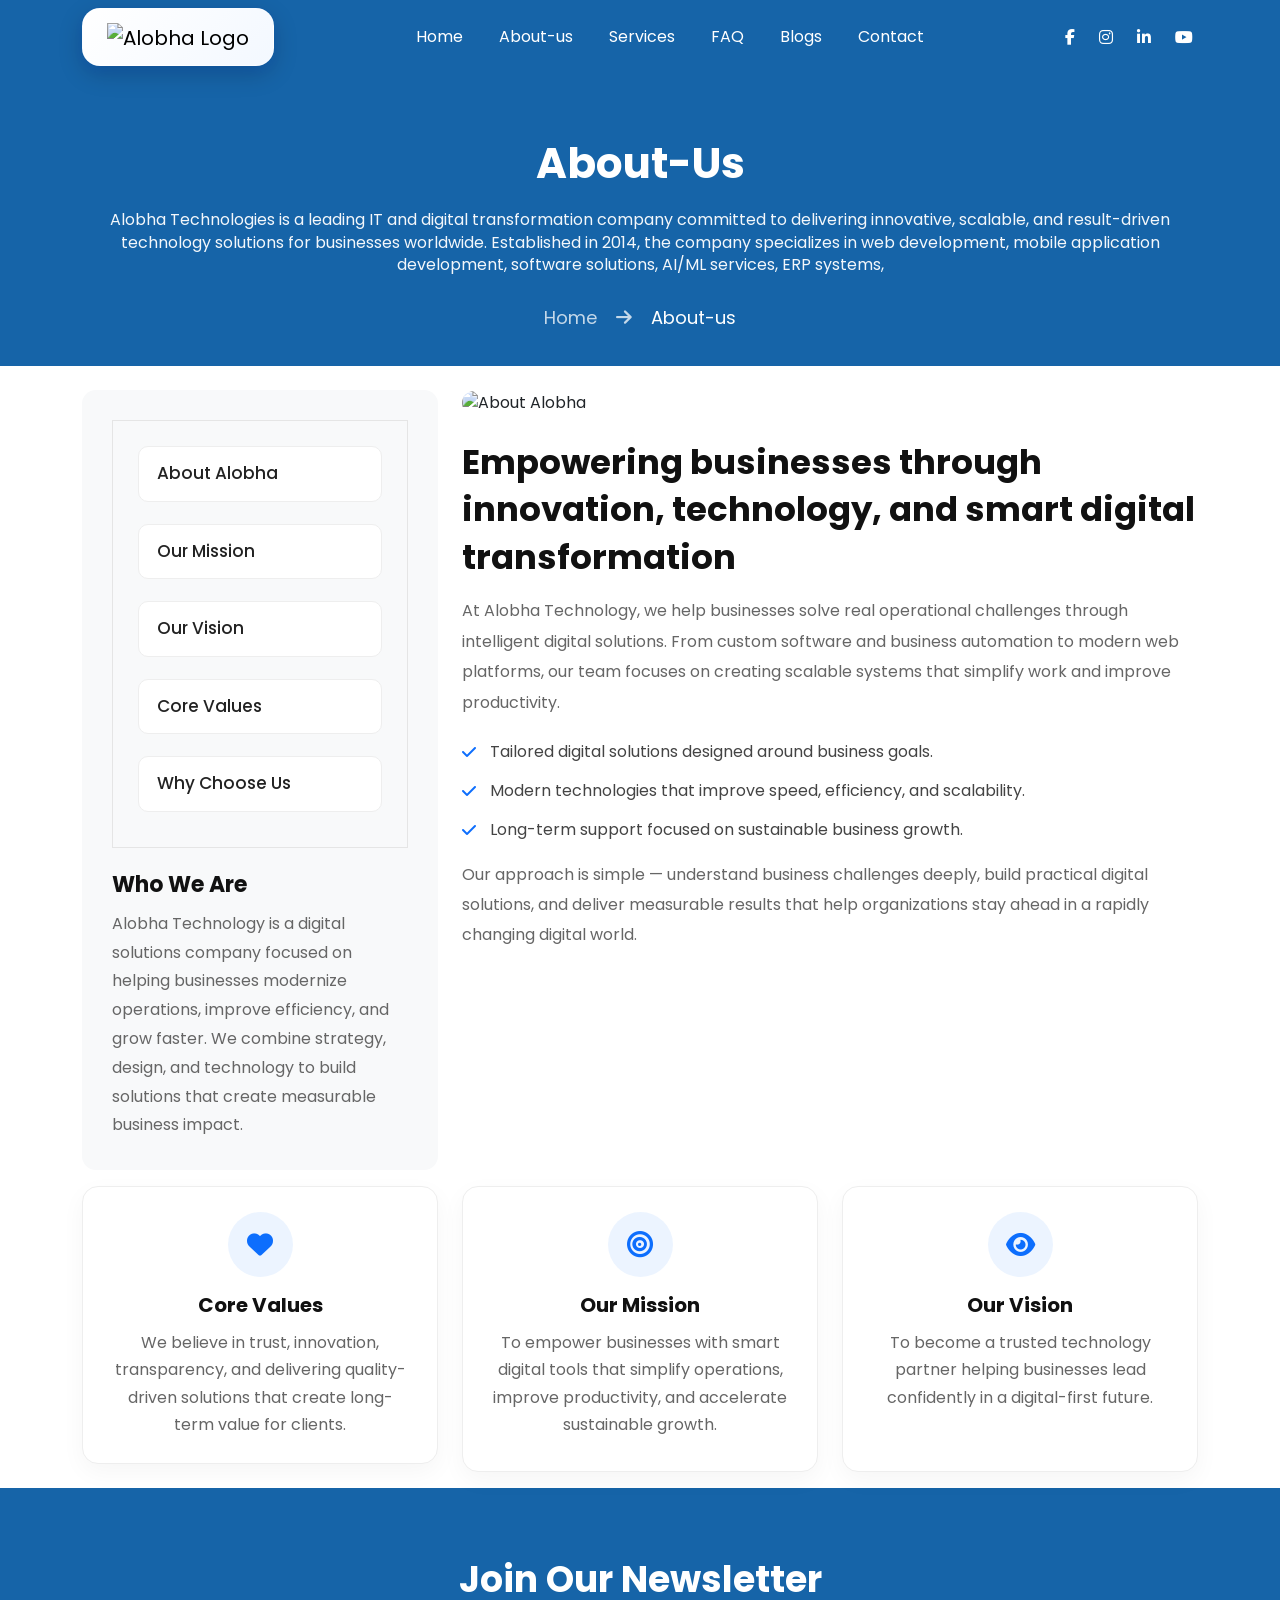
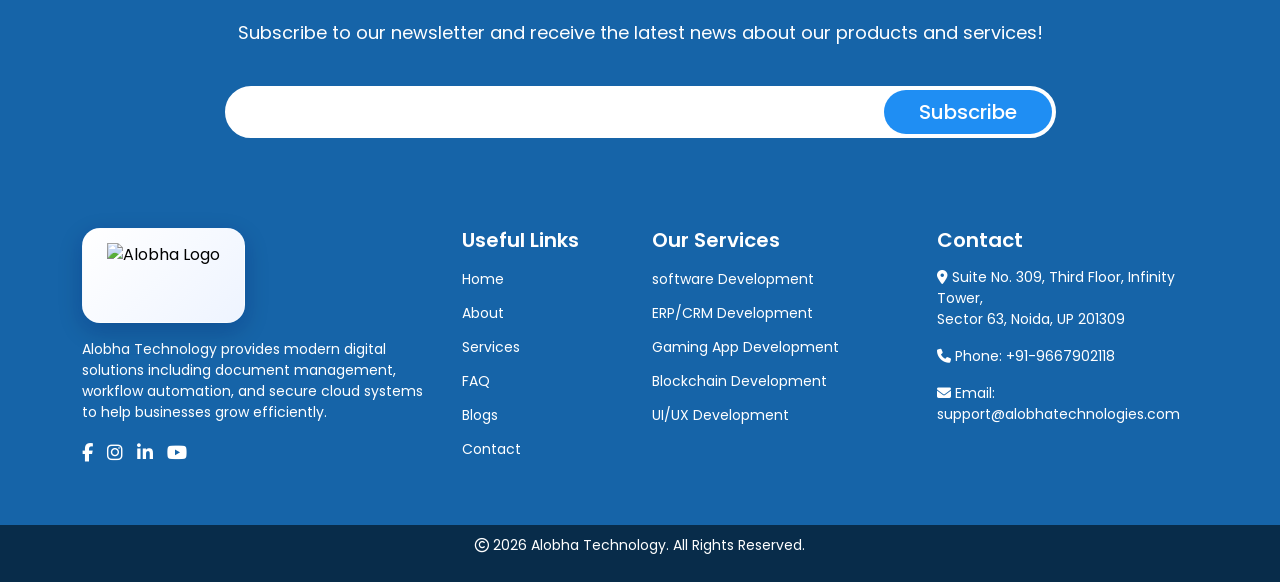
==== aboutus.html @ 548b70a2 "First commit" ====
<!DOCTYPE html>
<html lang="en">
<head>
    <meta charset="UTF-8">
    <meta name="viewport" content="width=device-width, initial-scale=1.0">
    <title>AlobhaTechnology About-us</title>

       <link rel="icon" href="./images/favicon.webp">

  <!-- Bootstrap -->
  <link href="https://cdn.jsdelivr.net/npm/bootstrap@5.0.2/dist/css/bootstrap.min.css" rel="stylesheet">

  <!-- Font Awesome -->
  <link rel="stylesheet" href="https://cdnjs.cloudflare.com/ajax/libs/font-awesome/6.5.0/css/all.min.css">

  <!-- Google Font -->
  <link href="https://fonts.googleapis.com/css2?family=Poppins:wght@300;400;600&display=swap" rel="stylesheet">

  <link rel="stylesheet" href="style.css">
</head>
<body>
    <nav class="navbar navbar-expand-lg fixed-top custom-navbar">
  <div class="container">

   <a class="navbar-brand" href="#">
  <img src="image/Alobha-Logo.png" alt="Alobha Logo" class="logo-img"> </a>


    <button class="navbar-toggler" data-bs-toggle="collapse" data-bs-target="#nav">
      <i class="fa fa-bars text-white"></i>
    </button>

    <div class="collapse navbar-collapse" id="nav">
      <ul class="navbar-nav mx-auto">
        <li class="nav-item"><a class="nav-link" href="index.html">Home</a></li>
        <li class="nav-item"><a class="nav-link" href="#about">About-us</a></li>
        <li class="nav-item"><a class="nav-link" href="services.html">Services</a></li>
        <li class="nav-item"><a class="nav-link" href="faq.html">FAQ</a></li>
        <li class="nav-item"><a class="nav-link" href="blog.html">Blogs</a></li>
        <li class="nav-item"><a class="nav-link" href="contect.html">Contact</a></li>
      </ul>

      <div class="social-icons">
           <a href="https://www.facebook.com/AlobhaTechnology/" target="_blank">
  <i class="fa-brands fa-facebook-f"></i>
</a>

<a href="https://www.instagram.com/alobha_technologies/" target="_blank">
  <i class="fa-brands fa-instagram"></i>
</a>

<a href="https://www.linkedin.com/company/alobha-technologies" target="_blank">
  <i class="fa-brands fa-linkedin-in"></i>
</a>

<a href="https://www.youtube.com/@alobhatechnologies1722" target="_blank">
  <i class="fa-brands fa-youtube"></i>
</a>
      </div>
    </div>

  </div>
</nav>

  <section class="service-banner d-flex align-items-center">
    <div class="container text-center">
      <h1 class="banner-title">About-Us</h1>

      <p class="banner-text">
       Alobha Technologies
 is a leading IT and digital transformation company committed to delivering innovative, scalable, and result-driven technology solutions for businesses worldwide. Established in 2014, the company specializes in web development, mobile application development, software solutions, AI/ML services, ERP systems,
      </p>

      <div class="breadcrumb-custom">
        <a href="index.html">Home</a>
        <span><i class="fa-solid fa-arrow-right"></i></a></span>
        <a href="#" class="active"> About-us</a>
      </div>
    </div>
  </section>


<section class="about-detail-area" id="about">
  <div class="container">
    <div class="row g-4">

      
      <div class="col-lg-4">
        <div class="detail-sidebar">

          <div class="detail-service-list">
            <a href="#">About Alobha</a>
            <a href="#">Our Mission</a>
            <a href="#">Our Vision</a>
            <a href="#">Core Values</a>
            <a href="#">Why Choose Us</a>
          </div>

          <div class="detail-side-content mt-4">
            <h4>Who We Are</h4>
            <p>
              Alobha Technology is a digital solutions company focused on helping
              businesses modernize operations, improve efficiency, and grow faster.
              We combine strategy, design, and technology to build solutions that
              create measurable business impact.
            </p>
          </div>

        </div>
      </div>

    
      <div class="col-lg-8">
        <div class="detail-main-wrapper">

          <img src="image/about.jpg" alt="About Alobha" class="img-fluid detail-main-image">

          <h2 class="detail-main-title mt-4">
            Empowering businesses through innovation, technology, and smart digital transformation
          </h2>

          <p class="detail-main-text">
            At Alobha Technology, we help businesses solve real operational challenges
            through intelligent digital solutions. From custom software and business
            automation to modern web platforms, our team focuses on creating scalable
            systems that simplify work and improve productivity.
          </p>

          <ul class="detail-check-list">
            <li>Tailored digital solutions designed around business goals.</li>
            <li>Modern technologies that improve speed, efficiency, and scalability.</li>
            <li>Long-term support focused on sustainable business growth.</li>
          </ul>

          <p class="detail-main-text">
            Our approach is simple — understand business challenges deeply, build
            practical digital solutions, and deliver measurable results that help
            organizations stay ahead in a rapidly changing digital world.
          </p>

        
         

        </div>
      </div>

    </div>
  </div>
</section>

<section class="container">
     <div class="row mt-3">

             <div class="col-lg-4 col-md-6 mb-4">
              <div class="detail-card-box h-100 text-center">
                <div class="detail-card-icon mb-3">
                  <i class="fa fa-heart"></i>
                </div>
                <h5>Core Values</h5>
                <p>
                  We believe in trust, innovation, transparency, and delivering
                  quality-driven solutions that create long-term value for clients.
                </p>
              </div>
            </div>

             <div class="col-lg-4 col-md-6 mb-3">
              <div class="detail-card-box h-100 text-center">
                <div class="detail-card-icon mb-3">
                  <i class="fa fa-bullseye"></i>
                </div>
                <h5>Our Mission</h5>
                <p>
                  To empower businesses with smart digital tools that simplify
                  operations, improve productivity, and accelerate sustainable growth.
                </p>
              </div>
            </div>

             <div class="col-lg-4 col-md-6 mb-3">
              <div class="detail-card-box h-100 text-center">
                <div class="detail-card-icon mb-3">
                  <i class="fa fa-eye"></i>
                </div>
                <h5>Our Vision</h5>
                <p>
                  To become a trusted technology partner helping businesses lead
                  confidently in a digital-first future.
                </p>
              </div>
            </div>

          </div>
</section>



<section class="newsletter-section">
  <div class="container">
    <div class="row justify-content-center">
      <div class="col-lg-9 text-center">
        <h2 class="newsletter-title">Join Our Newsletter</h2>

        <p class="newsletter-text">
          Subscribe to our newsletter and receive the latest news about our
          products and services!
        </p>

        <form class="newsletter-form">
          <input
            type="email"
            class="form-control newsletter-input"
            placeholder=""
          />
          <button type="submit" class="newsletter-btn">
            Subscribe
          </button>
        </form>
      </div>
    </div>
  </div>
</section>

<footer class="footer ">
  <div class="container">
    <div class="row">

     
      <div class="col-lg-4 col-md-6 mb-4">
         <a class="footer-brand" href="#">
  <img src="image/Alobha-Logo.png" alt="Alobha Logo" class="footer-logo-img"> </a>
        <p class="mt-3">
          Alobha Technology provides modern digital solutions including 
          document management, workflow automation, and secure cloud systems 
          to help businesses grow efficiently.
        </p>

      
        <div class="footer-social">
        <a href="https://www.facebook.com/AlobhaTechnology/" target="_blank">
  <i class="fa-brands fa-facebook-f"></i>
</a>

<a href="https://www.instagram.com/alobha_technologies/" target="_blank">
  <i class="fa-brands fa-instagram"></i>
</a>

<a href="https://www.linkedin.com/company/alobha-technologies" target="_blank">
  <i class="fa-brands fa-linkedin-in"></i>
</a>

<a href="https://www.youtube.com/@alobhatechnologies1722" target="_blank">
  <i class="fa-brands fa-youtube"></i>
</a>
        </div>
      </div>

      <div class="col-lg-2 col-md-6 mb-4">
        <h5>Useful Links</h5>
        <ul class="footer-links">
          <li><a href="index.html">Home</a></li>
          <li><a href="aboutus.html">About</a></li>
          <li><a href="services.html">Services</a></li>
          <li><a href="faq.html">FAQ</a></li>
          <li><a href="blog.html">Blogs</a></li>
          <li><a href="contect.html">Contact</a></li>
        </ul>
      </div>

   
      <div class="col-lg-3 col-md-6 mb-4">
        <h5>Our Services</h5>
        <ul class="footer-links">
          <li><a href="#services">software Development</a></li>
          <li><a href="#services">ERP/CRM Development</a></li>
          <li><a href="#services">Gaming App Development</a></li>
          <li><a href="#services">Blockchain Development</a></li>
          <li><a href="#services">UI/UX Development</a></li>
        </ul>
      </div>

     
      <div class="col-lg-3 col-md-6 mb-4">
        <h5>Contact</h5>
        <p><i class="fa-solid fa-location-dot"></i>   <a style="color: #fff; text-decoration: none;" href="https://www.google.com/maps/place/Alobha+Technologies/@28.6247084,77.3760474,17z/data=!3m1!4b1!4m6!3m5!1s0x390ce557e773a5db:0xa4b4dea3f4ae56cb!8m2!3d28.6247084!4d77.3786223!16s%2Fg%2F11b_235bh2?entry=ttu&g_ep=EgoyMDI2MDUwMi4wIKXMDSoASAFQAw%3D%3D" target="_blank">
      Suite No. 309, Third Floor, Infinity Tower,<br>
      Sector 63, Noida, UP 201309
    </a></p>
        <p><i class="fa-solid fa-phone"></i> <a style="color: #fff; text-decoration: none;" href="tel:+919667902118">
      Phone: +91-9667902118
    </a></p>
        <p> <i class="fa-solid fa-envelope"></i>
    <a style="color: #fff; text-decoration: none;" href="mailto:support@alobhatechnologies.com">
      Email: support@alobhatechnologies.com
    </a></p>
      </div>

    </div>
  </div>

 
  <div class="footer-bottom text-center mt-4">
    <p><i class="fa-regular fa-copyright"></i> 2026 Alobha Technology. All Rights Reserved.</p>
  </div>
</footer>
</body>
</html>
---- style.css ----
*{
  margin: 0;
  padding: 0;
  box-sizing: border-box;

}


a {
    color: #000;
    text-decoration: none;
}

body {
  font-family: 'Poppins', sans-serif;
}


.custom-navbar {
  background-color:#1664a8;
 
}

.navbar-brand{
    position: relative;
    background: linear-gradient(135deg, #ffffff, #f3f8ff);
    padding: 12px 24px;
    border-radius: 18px;
    border: 1px solid rgba(255,255,255,0.4);
    backdrop-filter: blur(14px);
    -webkit-backdrop-filter: blur(14px);

  
    box-shadow:
        0 8px 25px rgba(0, 0, 0, 0.18),
        0 4px 10px rgba(0, 87, 255, 0.15);

    transition: all 0.4s ease;
    overflow: hidden;
}

.navbar-brand:hover{
    transform: translateY(-3px) scale(1.02);
    box-shadow:
        0 12px 30px rgba(0, 0, 0, 0.22),
        0 6px 18px rgba(0, 102, 255, 0.25);
}




.logo-img{
    height: 60px;
    width: auto;
    z-index: 2;
}


.nav-link {
  color: #fff !important;
  margin: 0 10px;
  transition: 0.3s;
}




.social-icons i {
  color: #fff;
  margin-left: 10px;
  padding: 05px;
  cursor: pointer;
  text-decoration: none !important;
}

.social-icons i:hover {
  color: #fff;
}

.hero {
  min-height: 100vh;
  padding: 100px 0; 
  background-color: #1664a8;
  color: #fff;
  display: flex;
  align-items: center;
}

.hero h1 {
  font-size: 48px;
  font-weight: 700;
  line-height: 1.4;
}

.highlight {
  padding: 5px 10px;
  border-radius: 5px;
}

.hero p {
  margin-top: 20px;
  color: #d0e2f2;
  max-width: 600px;
  margin-left: auto;
  margin-right: auto;
}

.btn-custom {
  margin-top: 25px;
  padding: 10px 30px;
  background-color: #2b8cff;
  color: #fff;
  border-radius: 30px;
  display: inline-block;
}

.btn-custom:hover {
  background-color: #1f6fd1;
}


@media (max-width: 992px) {
  .hero {
    min-height: 65vh;
    padding: 60px 20px;
  }

  .hero h1 {
    font-size: 36px;
  }

  .hero p {
    font-size: 15px;
  }
}


@media (max-width: 576px) {
  .hero {
    min-height: auto; 
    padding: 120px 0px;
  }
  .highlight {
  background: none;
 
}

  .hero h1 {
    font-size: 26px;
  }

  .hero p {
    font-size: 14px;
  }

  .btn-custom {
    padding: 8px 20px;
    font-size: 14px;
  }
}

.about-section {
  background-color: #f7f9fc;
  padding-top: 50px !important;
}

.about-title {
  font-size: 32px;
  font-weight: 600;
  color: #000;
}

.about-subtitle {
  color: #222;
  max-width: 600px;
  margin: auto;
}

.about-heading {
  font-size: 30px;
  font-weight: 600;
  color: #000;
}

.about-text {
  margin: 20px 0;
  color: #222;
  line-height: 1.4;
}

.about-btn {
  border: 2px solid #0b3d6d;
  color: #333;
  padding: 10px 25px;
  border-radius: 30px;
  transition: 0.3s;
}

.about-btn:hover {
  background: #0b3d6d;
  color: #fff;
}


.feature-box {
  text-align: left;
  padding: 15px;
  border-radius: 10px;
  transition: 0.3s;
}

.feature-box:hover {
  background: #fff;
  box-shadow: 0 5px 20px rgba(0,0,0,0.08);
}

.feature-box i {
  font-size: 28px;
  color: #0b6efd;
  margin-bottom: 10px;
}

.feature-box h5 {
  font-weight: 700;
  margin-bottom: 5px;
  color: #000;
}

.feature-box p {
  color: #222;
  font-size: 14px;
}


@media (max-width: 992px) {
  .about-heading {
    font-size: 26px;
  }

  .about-text {
    font-size: 15px;
  }

  .feature-box {
    text-align: center;
    padding: 05px;
  }
}


@media (max-width: 576px) {
  .about-title {
    font-size: 26px;
  }

  .about-heading {
    font-size: 22px;
    text-align: center;
  }

  .about-text {
    font-size: 14px;
    text-align: center;
  }

 .about-btn {
  display: flex;
  justify-content: center;
  width: fit-content;
  margin: 0 auto;
  padding-bottom: 08px;
}

  .feature-box {
    text-align: center;
  }
}

.services-section {
  background: #fff;
  padding-top: 50px !important;
}

.section-title {
  font-size: 34px;
  font-weight: 600;
  color: #000;
}

.section-subtitle {
  color: #222;
  max-width: 600px;
  margin: auto;
}




.service-box .icon {
  font-size: 28px;
  color: #0d6efd;
  min-width: 50px;
}

.service-box h5 {
  font-weight: 700;
  color: #000;
}

.service-box p {
  font-size: 14px;
  color: #222;
}

.service-box a {
  font-size: 14px;
  color: #0d6efd;
  text-decoration: none;
}

.service-box a:hover {
  text-decoration: underline;
}

.service-box {
  gap: 15px;
  padding: 20px;
  border-radius: 10px;
  transition: 0.3s;

}

.service-box:hover {
  background: #fff;
  box-shadow: 0 5px 20px rgba(0,0,0,0.08);
  transform: translateY(-5px);
  border-radius: 2px solid #0d6efd;
}

.service-box .icon {
  font-size: 28px;
  color: #0d6efd;
  min-width: 50px;
}

.service-box a {
  display: inline-block;
  margin-top: 8px;
  padding: 6px 16px;
  font-size: 13px;
  color: #0d6efd;
  border: 1px solid #0d6efd;
  border-radius: 20px;
  text-decoration: none;
  transition: 0.3s;
}

.service-box a:hover {
  background: #0d6efd;
  color: #fff;
  text-decoration: none;
}


@media (max-width: 768px) {
  .service-box {
    flex-direction: column;
    text-align: center;
    padding: 10px;
  }

  .service-box .icon {
    margin-bottom: 10px;
  }
}

.blog-section {
  background: #f8fbff;
  padding-top: 50px !important;
}

.section-title {
  font-size: 36px;
  font-weight: 700;
  color: #000;
}

.section-subtitle {
  color: #6c757d;
  font-size: 16px;
}


.blog-card {
  background: #fff;
  border-radius: 12px;
  overflow: hidden;
  transition: 0.3s;
  box-shadow: 0 5px 20px rgba(0,0,0,0.05);
}

.blog-card img {
  height: 220px;
  width: 100%;
  object-fit: cover;
}

.blog-card:hover {
  transform: translateY(-10px);
  box-shadow: 0 10px 30px rgba(0,0,0,0.1);
}

.blog-content {
  padding: 20px;
}

.blog-date {
  font-size: 13px;
  color: #0d6efd;
  font-weight: 600;
}

.blog-content h4 {
  font-size: 20px;
  margin: 10px 0;
  color: #000;
}

.blog-content p {
  font-size: 14px;
  color: #222;
}

.read-more {
  text-decoration: none;
  font-weight: 600;
  color: #0d6efd;
}

.read-more:hover {
  text-decoration: underline;
}

.faq-section {
  background: #f8f9fa;
  padding-top: 50px !important;
}

.faq-title {
  font-size: 32px;
  font-weight: 600;
  color: #000;
}

.faq-subtitle {
  color: #222;
  font-size: 15px;
}


.faq-image-wrapper {
  height: 80%;
}

.faq-image {
  width: 80%;
  border-radius: 16px;
  object-fit: cover;
  height: 80%;
  min-height: 450px;
}


.accordion-button {
  font-weight: 500;
  color: #222;
  background: #fff;
  box-shadow: none;
}

.accordion-button:not(.collapsed) {
  background: #0b3d6d;
  color: #fff;
}

.accordion-button:focus {
  box-shadow: none;
}

.accordion-body {
  font-size: 14px;
  color: #222;
  line-height: 1.8;
}

.accordion-item {
  border: none;
  border-radius: 10px;
  overflow: hidden;
}


@media (max-width: 991px) {
   .faq-image-wrapper{
    display: flex;
    justify-content: center;
    align-items: center;
  }

  .faq-image{
    min-height: 380px;
    width: auto;
    max-width: 100%;
  }
}


@media (max-width: 576px) {
  .faq-title {
    font-size: 24px;
  }

  .accordion-button {
    font-size: 14px;
    padding: 14px 16px;
  }

  .faq-image {
    min-height: 260px;
  }
}


.contact-section{
  background: #f8f9fa url('https://www.transparenttextures.com/patterns/cubes.png');
  padding: 70px 0;
}

.section-title{
  font-size: 38px;
  font-weight: 700;
  color: #000;
  margin-bottom: 10px;
}

.section-subtitle{
  color: #222;
  max-width: 620px;
  margin: 0 auto;
  font-size: 15px;
  line-height: 1.7;
}


.contact-info{
  background: #ffffff;
  border-radius: 22px;
 padding: 20px;
  box-shadow: 0 10px 30px rgba(0,0,0,0.06);

}


.info-box{
  display: flex;
  align-items: flex-start;
  gap: 16px;
  margin-bottom: 26px;
  padding-bottom: 22px;
  border-bottom: 1px solid #eef2f7;
}

.info-box:last-child{
  border-bottom: none;
  margin-bottom: 0;
  padding-bottom: 0;
}

.info-box .icon{
  width: 54px;
  height: 54px;
  min-width: 54px;
  background: linear-gradient(135deg, #0d6efd, #0a58ca);
  color: #fff;
  border-radius: 16px;
  display: flex;
  align-items: center;
  justify-content: center;
  font-size: 20px;
  box-shadow: 0 8px 20px rgba(13,110,253,0.18);
}

.info-box h5{
  margin: 0 0 6px;
  font-size: 18px;
  font-weight: 600;
  color: #082b57;
}

.info-box a{
  margin: 0;
  color: #4b5563;
  text-decoration: none;
  line-height: 1.7;
  transition: 0.3s ease;
  word-break: break-word;
}

.info-box a:hover{
  color: #0d6efd;
}


.contact-form{
  background: #ffffff;
  border-radius: 22px;
  padding: 30px;
  box-shadow: 0 10px 30px rgba(0,0,0,0.06);
}


.contact-form .form-control{
  border-radius: 14px;
  border: 1px solid #dce6f3;
  padding: 13px 16px;
  font-size: 15px;
  box-shadow: none;
  transition: 0.3s ease;
}

.contact-form .form-control:focus{
  border-color: #0d6efd;
  box-shadow: 0 0 0 4px rgba(13,110,253,0.08);
}


.send-btn{
  background:  #0d6efd;
  color: #fff;
  padding: 12px 34px;
  border-radius: 40px;
  border: none;
  font-weight: 600;
  transition: 0.3s ease;
}

.send-btn:hover{
  transform: translateY(-2px);
  box-shadow: 0 8px 18px rgba(13,110,253,0.22);
}


@media (max-width: 991px){
  .contact-info{
    margin-bottom: 24px;
  }

  .section-title{
    font-size: 32px;
  }
}

@media (max-width: 767px){
  .contact-section{
    padding: 55px 0;
  }

  .section-title{
    font-size: 28px;
  }

  .contact-info,
  .contact-form{
    padding: 22px 18px;
    border-radius: 18px;
  }

  .info-box{
    gap: 12px;
  }

  .info-box .icon{
    width: 48px;
    height: 48px;
    min-width: 48px;
    border-radius: 14px;
    font-size: 18px;
  }

  .send-btn{
    width: 100%;
  }
}

.footer {
  background: #1664a8;
  color: #fff;
 
}

.footer-brand{
    display: inline-flex;
    align-items: center;
    justify-content: center;
    
    background: linear-gradient(135deg, #ffffff, #eef4ff);
    
    padding: 14px 24px;
    border-radius: 18px;

    border: 1px solid rgba(255,255,255,0.3);

    backdrop-filter: blur(14px);
    -webkit-backdrop-filter: blur(14px);

    box-shadow:
        0 8px 25px rgba(0,0,0,0.18),
        0 4px 15px rgba(0,87,255,0.15);

    position: relative;
    overflow: hidden;

    transition: all 0.4s ease;
}





.footer-brand:hover{
    transform: translateY(-4px) scale(1.03);

    box-shadow:
        0 12px 35px rgba(0,0,0,0.22),
        0 6px 20px rgba(0,102,255,0.25);
}


.footer-logo-img{
    height: 65px;
    width: auto;
    position: relative;
    z-index: 2;
}


.footer p {
  font-size: 14px;
  color: #fff;
}

.footer h5 {
  margin-bottom: 15px;
  font-weight: 600;
}

.footer-links {
  list-style: none;
  padding: 0;
}

.footer-links li {
  margin-bottom: 10px;
}

.footer-links a {
  text-decoration: none;
  color: #fff;
  font-size: 14px;
  transition: 0.3s;
}

.footer-links a:hover {
  color: #0d6efd;
  padding-left: 5px;
}


.footer-social a {
  display: inline-block;
  margin-right: 10px;
  color: #fff;
  font-size: 18px;
  transition: 0.3s;
}



.footer-bottom {
  background: #082c4a;
  padding: 10px 0;
  font-size: 14px;
}





/* service-page  css start here  */


.service-banner {
  background: #1664a8;
  min-height: 390px;
  color: #fff;
  padding-top: 80px;
}

.banner-title {
  font-size: 42px;
  font-weight: 700;
  margin-bottom: 20px;
}

.banner-text {
  max-width: 1100px;
  margin: 0 auto 28px;
  font-size: 16px;
  line-height: 1.4;
  color: rgba(255, 255, 255, 0.95);
}

.breadcrumb-custom {
  font-size: 18px;

}

.breadcrumb-custom a {
  color: rgba(255, 255, 255, 0.75);
  text-decoration: none;
}

.breadcrumb-custom .active {
  color: #fff;
 
}

.breadcrumb-custom span {
  margin: 0 14px;
  color: rgba(255, 255, 255, 0.75);
}


@media (max-width: 991px) {
  .service-banner {
    min-height: 320px;
    padding: 100px 0;
  }

  .banner-title {
    font-size: 36px;
  }

  .banner-text {
    font-size: 20px;
  }

  .breadcrumb-custom {
    font-size: 20px;
  }
}


@media (max-width: 576px) {
  .service-banner {
    min-height: 280px;
    padding-top: 100px ;
  }

  .banner-title {
    font-size: 34px;
  }

  .banner-text {
    font-size: 16px;
    line-height: 1.5;
  }

  .breadcrumb-custom {
    font-size: 16px;
  }
}






.service-detail-area {
  background: #fff;
}

.detail-service-list {
  border: 1px solid #e5e5e5;
  padding: 25px;
}

.detail-service-list a {
  display: block;
  padding: 14px 14px;
  margin-bottom: 10px;
  text-decoration: none;
  color: #222;
  font-size: 17px;
  border-left: 2px solid #ddd;
  transition: 0.3s;
}

.detail-service-list a.active,
.detail-service-list a:hover {
  color: #1664a8;
  border-left: 3px solid #1664a8;
  font-weight: 600;
}

.detail-side-content h4 {
  color: #0000;
  font-weight: 700;
  font-size: 28px;
  margin-bottom: 15px;
}

.detail-side-content p {
  color: #555;
  line-height: 1.8;
}

.detail-main-image {
    width: 70% !important;
    border-radius: 14px;
    object-fit: cover;
}

.detail-main-title {
  font-size: 40px;
  font-weight: 700;
  color: #222;
  line-height: 1.3;
}

.detail-main-text {
  color: #222;
  line-height: 1.8;
  margin-top: 15px;
}

.detail-check-list {
  list-style: none;
  padding-left: 0;
  margin-top: 25px;
}

.detail-check-list li {
  position: relative;
  padding-left: 30px;
  margin-bottom: 14px;
  color: #222;
}

.detail-check-list li::before {
  content: "\f058";
  font-family: "Font Awesome 6 Free";
  font-weight: 900;
  color: #1664a8;
  position: absolute;
  left: 0;
  top: 0;
}


.detail-card-box {
  padding: 25px;
  border: 1px solid #e9e9e9;
  border-radius: 8px;
  transition: 0.3s;
  height: 100%;
  background: #fff;
}

.detail-card-box:hover {
  transform: translateY(-5px);
  box-shadow: 0 8px 25px rgba(0,0,0,0.06);
}

.detail-card-icon {
  width: 60px;
  height: 60px;
  min-width: 60px;
  border-radius: 50%;
  background: #f0f6ff;
  color: #1664a8;
  display: flex;
  align-items: center;
  justify-content: center;
  font-size: 24px;
  margin-right: 18px;
}

.detail-card-box h5 {
  font-weight: 700;
  margin-bottom: 10px;
  color: #0b2f5f;
}

.detail-card-box p {
  color: #666;
  margin-bottom: 12px;
}

.detail-card-box a {
  text-decoration: none;
  color: #1664a8;
  font-weight: 600;
}


@media (max-width: 991px) {
  .detail-main-title {
    font-size: 30px;
  }

  .detail-side-content h4 {
    font-size: 24px;
  }
}

@media (max-width: 767px) {
  .detail-card-box {
    flex-direction: column;
  }

  .detail-card-icon {
    margin-bottom: 15px;
  }

  .detail-main-title {
    font-size: 24px;
  }

  .detail-service-list {
    margin-bottom: 30px;
  }
}



.newsletter-section {
  background: #1664a8;
  padding: 70px 0 90px ;
  
}

.newsletter-title {
  color: #fff;
  font-size: 36px;
  font-weight: 700;
  margin-bottom: 18px;
}

.newsletter-text {
  color: #fff;
  font-size: 18px;
  line-height: 1.5;
  margin-bottom: 40px;
}

.newsletter-form {
  position: relative;
  max-width: 860px;
  margin: 0 auto;
}

.newsletter-input {
  height: 52px;
  border: none;
  border-radius: 50px;
  background: #fff;
  padding: 0 210px 0 30px;
  color: #fff;
  border: 2px solid #fff;
  font-size: 16px;
  box-shadow: none !important;
}

.newsletter-input::placeholder {
  color: rgba(255, 255, 255, 0.8);
}

.newsletter-btn {
  position: absolute;
  top: 4px;
  right: 4px;
  height: 44px;
  min-width: 120px;
  border: none;
  border-radius: 50px;
  background: #1f8ef3;
  color: #fff;
  font-size: 20px;
  font-weight: 500;
  padding: 0 35px;
  transition: 0.3s;
}

.newsletter-btn:hover {
  background: #3aa0ff;
}


@media (max-width: 991px) {
  .newsletter-section {
    padding: 60px 0 70px;
  }

  .newsletter-title {
    font-size: 38px;
  }

  .newsletter-text {
    font-size: 20px;
    margin-bottom: 30px;
  }

  .newsletter-input {
    height: 64px;
    font-size: 18px;
    padding-right: 170px;
  }

  .newsletter-btn {
    height: 56px;
    min-width: 150px;
    font-size: 18px;
  }
}


@media (max-width: 767px) {
  .newsletter-title {
    font-size: 30px;
  }

  .newsletter-text {
    font-size: 16px;
    margin-bottom: 25px;
  }

  .newsletter-form {
    display: flex;
    flex-direction: column;
    gap: 15px;
  }

  .newsletter-input {
    height: 56px;
    padding: 0 20px;
    font-size: 16px;
  }

  .newsletter-btn {
    position: static;
    width: 100%;
    height: 54px;
    font-size: 16px;
  }
}


/* about-page  css start here  */



.about-detail-area {
  background: #fff;
}


.detail-sidebar {
  background: #f8f9fa;
  padding: 30px;
  border-radius: 14px;
  height: 100%;
}

.detail-service-list {
  display: flex;
  flex-direction: column;
  gap: 12px;
}

.detail-service-list a {
  text-decoration: none;
  color: #222;
  padding: 14px 18px;
  border-radius: 10px;
  background: #fff;
  font-weight: 500;
  transition: all 0.3s ease;
  border: 1px solid #eee;
}

/* .detail-service-list a:hover,
.detail-service-list a.active {
  background: #0d6efd;
  color: #fff;
  transform: translateX(4px);
} */

.detail-side-content h4 {
  font-size: 22px;
  font-weight: 700;
  margin-bottom: 12px;
  color: #111;
}

.detail-side-content p {
  color: #666;
  line-height: 1.8;
  margin-bottom: 0;
}


.detail-main-image {
  width: 100%;
  border-radius: 14px;
  object-fit: cover;
}

.detail-main-title {
  font-size: 34px;
  font-weight: 700;
  line-height: 1.4;
  color: #111;
}

.detail-main-text {
  color: #666;
  line-height: 1.9;
  margin-top: 15px;
}


.detail-check-list {
  margin-top: 20px;
  padding-left: 0;
  list-style: none;
}

.detail-check-list li {
  position: relative;
  padding-left: 28px;
  margin-bottom: 12px;
  color: #444;
  line-height: 1.7;
}

.detail-check-list li::before {
  content: "\f00c";
  font-family: "Font Awesome 6 Free";
  font-weight: 900;
  position: absolute;
  left: 0;
  top: 1px;
  color: #0d6efd;
}


.detail-card-box {
  background: #fff;
  border: 1px solid #eee;
  border-radius: 16px;
  transition: all 0.3s ease;
  height: 100%;
  box-shadow: 0 8px 24px rgba(0, 0, 0, 0.04);
}

.detail-card-box:hover {
  transform: translateY(-6px);
  box-shadow: 0 14px 35px rgba(0, 0, 0, 0.08);
}

.detail-card-icon {
  width: 65px;
  height: 65px;
  margin: 0 auto;
  border-radius: 50%;
  background: rgba(13, 110, 253, 0.08);
  display: flex;
  align-items: center;
  justify-content: center;
}

.detail-card-icon i {
  font-size: 26px;
  color: #0d6efd;
}

.detail-card-box h5 {
  font-size: 20px;
  font-weight: 700;
  margin-top: 16px;
  margin-bottom: 12px;
  color: #111;
}

.detail-card-box p {
  color: #666;
  line-height: 1.7;
  margin-bottom: 0;
}


@media (max-width: 991px) {
  .detail-main-title {
    font-size: 28px;
  }

  .detail-sidebar {
    margin-bottom: 20px;
  }
}

@media (max-width: 767px) {
  .detail-main-title {
    font-size: 24px;
  }

  .detail-sidebar,
  .detail-card-box {
    padding: 22px;
  }

  .detail-card-icon {
    width: 55px;
    height: 55px;
  }

  .detail-card-icon i {
    font-size: 22px;
  }
}




/* faq css start here  */


.faq-detail-area {
  background: #fff;
}

.faq-accordion .accordion-item {
  border: 1px solid #eee;
  border-radius: 12px;
  overflow: hidden;
}

.faq-accordion .accordion-button {
  font-weight: 600;
  color: #111;
  padding: 18px 20px;
  box-shadow: none;
  background: #fff;
}

.faq-accordion .accordion-button:not(.collapsed) {
  background: #f8f9fa;
  color: #0d6efd;
}

.faq-accordion .accordion-button:focus {
  box-shadow: none;
}

.faq-accordion .accordion-body {
  color: #666;
  line-height: 1.8;
  padding: 18px 20px;
}


@media (max-width: 991px) {
  .detail-main-title {
    font-size: 28px;
  }

  .detail-sidebar {
    margin-bottom: 20px;
  }
}

@media (max-width: 767px) {
  .detail-main-title {
    font-size: 24px;
  }

  .faq-accordion .accordion-button {
    font-size: 15px;
    padding: 16px;
  }

  .faq-accordion .accordion-body {
    padding: 16px;
  }
}





/* blog-page  css start here  */






.blog-detail-area {
  background: #fff;
}

.blog-page-card {
  background: #fff;
  border: 1px solid #eee;
  border-radius: 16px;
  overflow: hidden;
  transition: 0.3s ease;
  height: 100%;
}

.blog-page-card:hover {
  transform: translateY(-6px);
  box-shadow: 0 14px 35px rgba(0, 0, 0, 0.08);
}

.blog-page-card img {
  width: 100%;
  height: 220px;
  object-fit: cover;
}

.blog-page-content {
  padding: 22px;
}

.blog-page-content span {
  font-size: 14px;
  color: #0d6efd;
  font-weight: 500;
}

.blog-page-content h5 {
  font-size: 20px;
  font-weight: 700;
  margin-top: 10px;
  margin-bottom: 12px;
  color: #111;
  line-height: 1.4;
}

.blog-page-content p {
  color: #666;
  line-height: 1.7;
  margin-bottom: 14px;
}

.blog-page-content a {
  text-decoration: none;
  color: #0d6efd;
  font-weight: 600;
}

.blog-page-content a i {
  margin-left: 5px;
  transition: 0.3s;
}

.blog-page-content a:hover i {
  transform: translateX(4px);
}

@media (max-width: 991px) {
  .detail-sidebar {
    margin-bottom: 20px;
  }
}

@media (max-width: 767px) {
  .blog-page-content {
    padding: 18px;
  }

  .blog-page-content h5 {
    font-size: 18px;
  }

  .blog-page-card img {
    height: 200px;
  }
}


/* contact-page  css start here  */

.contact-detail-area {
  background: #fff;
}

.contact-mini-box {
  background: #fff;
  border: 1px solid #eee;
  padding: 22px 18px;
  border-radius: 14px;
  height: 100%;
  transition: 0.3s ease;
}

.contact-mini-box:hover {
  transform: translateY(-5px);
  box-shadow: 0 12px 30px rgba(0, 0, 0, 0.06);
}

.contact-mini-box i {
  font-size: 24px;
  color: #0d6efd;
  margin-bottom: 12px;
}

.contact-mini-box h6 {
  font-size: 18px;
  font-weight: 700;
  margin-bottom: 10px;
  color: #111;
}

.contact-mini-box p {
  font-size: 14px;
  color: #222;
  line-height: 1.7;
  margin-bottom: 0;
}

.contact-mini-box a {
  color: #666;
  text-decoration: none;
}

.contact-page-form .form-control {
  border: 1px solid #ddd;
  padding: 14px 16px;
  border-radius: 10px;
  box-shadow: none;
}

.contact-page-form .form-control:focus {
  border-color: #0d6efd;
  box-shadow: none;
}

.contact-send-btn {
  background: #0d6efd;
  color: #fff;
  padding: 12px 28px;
  border-radius: 10px;
  border: none;
  font-weight: 600;
  transition: 0.3s ease;
}

.contact-send-btn:hover {
  background: #0b5ed7;
  color: #fff;
}


@media (max-width: 991px) {
  .detail-sidebar {
    margin-bottom: 20px;
  }
}

@media (max-width: 767px) {
  .contact-mini-box {
    padding: 18px;
  }

  .contact-send-btn {
    width: 100%;
  }
}
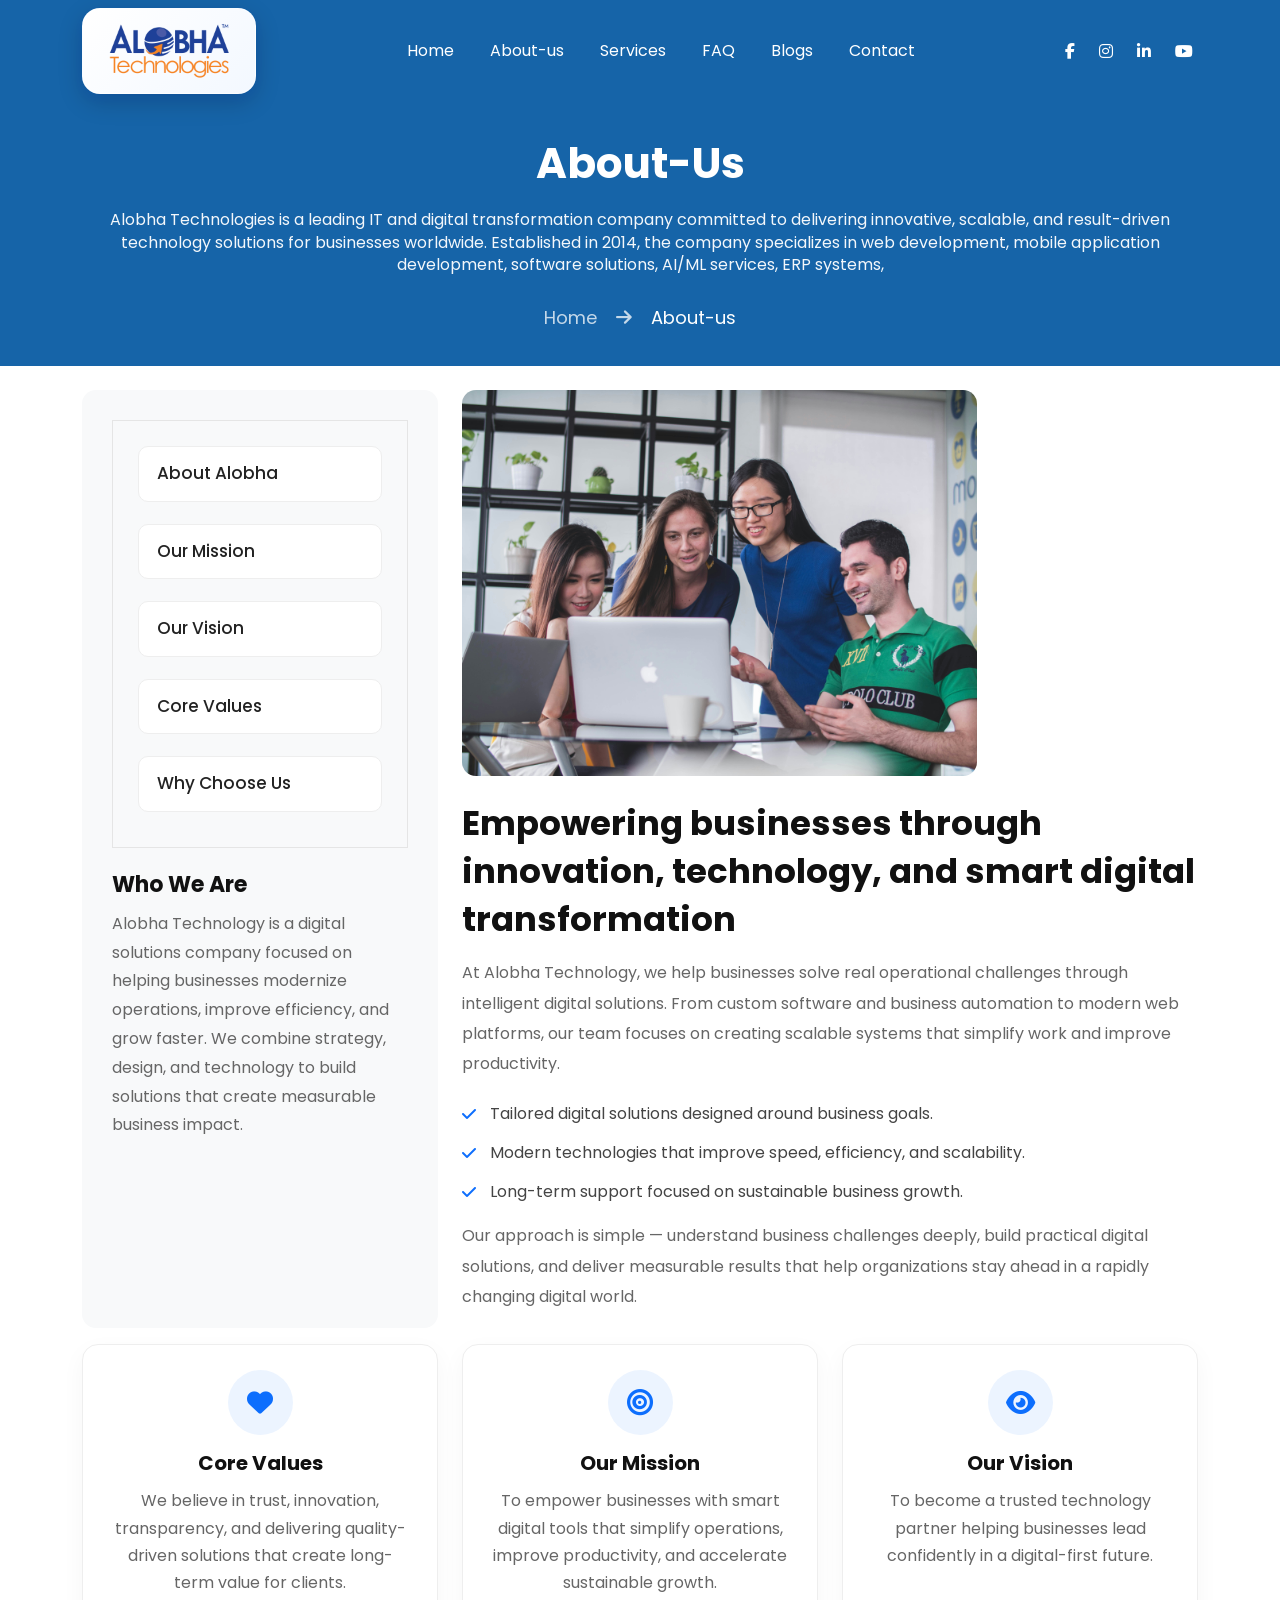
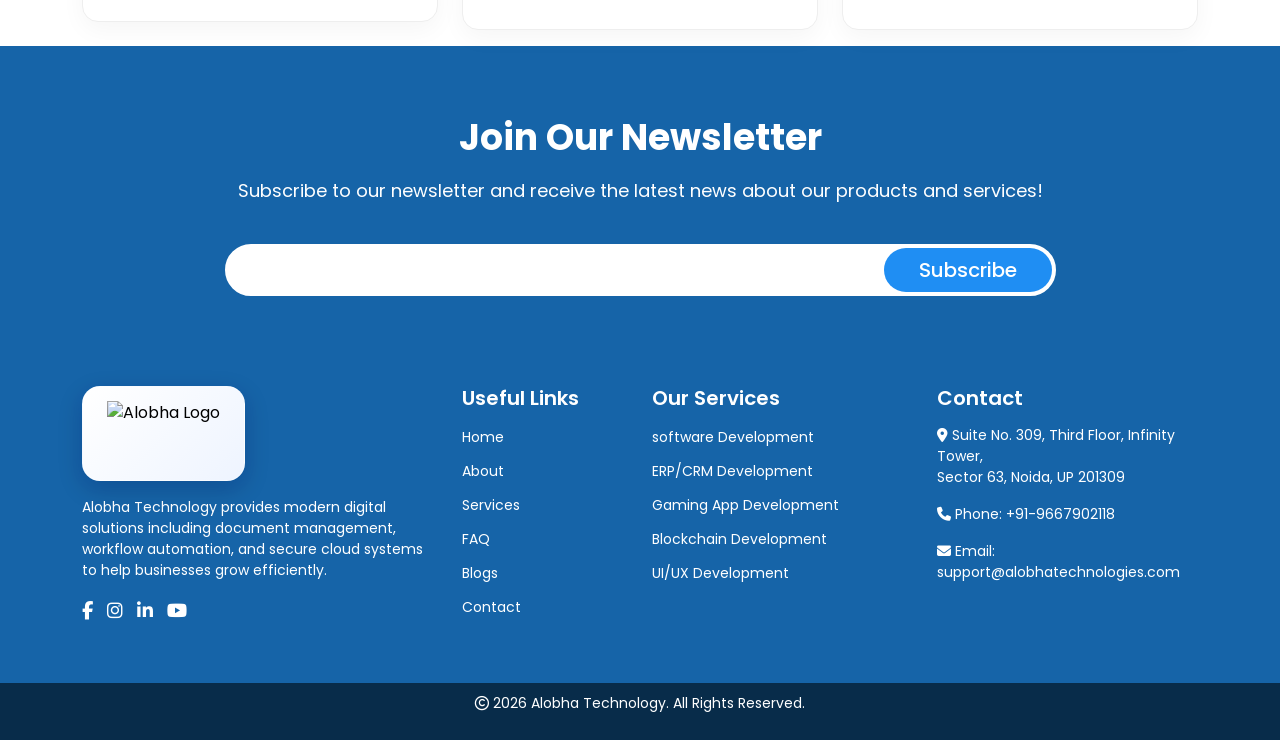
==== commit 5a1b68f8: "Updated website pages and fixed image paths" ====
--- a/aboutus.html
+++ b/aboutus.html
@@ -23,7 +23,7 @@
   <div class="container">
 
    <a class="navbar-brand" href="#">
-  <img src="image/Alobha-Logo.png" alt="Alobha Logo" class="logo-img"> </a>
+  <img src="Image/Alobha-Logo.png" alt="Alobha Logo" class="logo-img"> </a>
 
 
     <button class="navbar-toggler" data-bs-toggle="collapse" data-bs-target="#nav">
@@ -113,7 +113,7 @@
       <div class="col-lg-8">
         <div class="detail-main-wrapper">
 
-          <img src="image/about.jpg" alt="About Alobha" class="img-fluid detail-main-image">
+          <img src="Image/about.jpg" alt="About Alobha" class="img-fluid detail-main-image">
 
           <h2 class="detail-main-title mt-4">
             Empowering businesses through innovation, technology, and smart digital transformation
@@ -228,7 +228,7 @@
      
       <div class="col-lg-4 col-md-6 mb-4">
          <a class="footer-brand" href="#">
-  <img src="image/Alobha-Logo.png" alt="Alobha Logo" class="footer-logo-img"> </a>
+  <img src="Tmage/Alobha-Logo.png" alt="Alobha Logo" class="footer-logo-img"> </a>
         <p class="mt-3">
           Alobha Technology provides modern digital solutions including 
           document management, workflow automation, and secure cloud systems 
